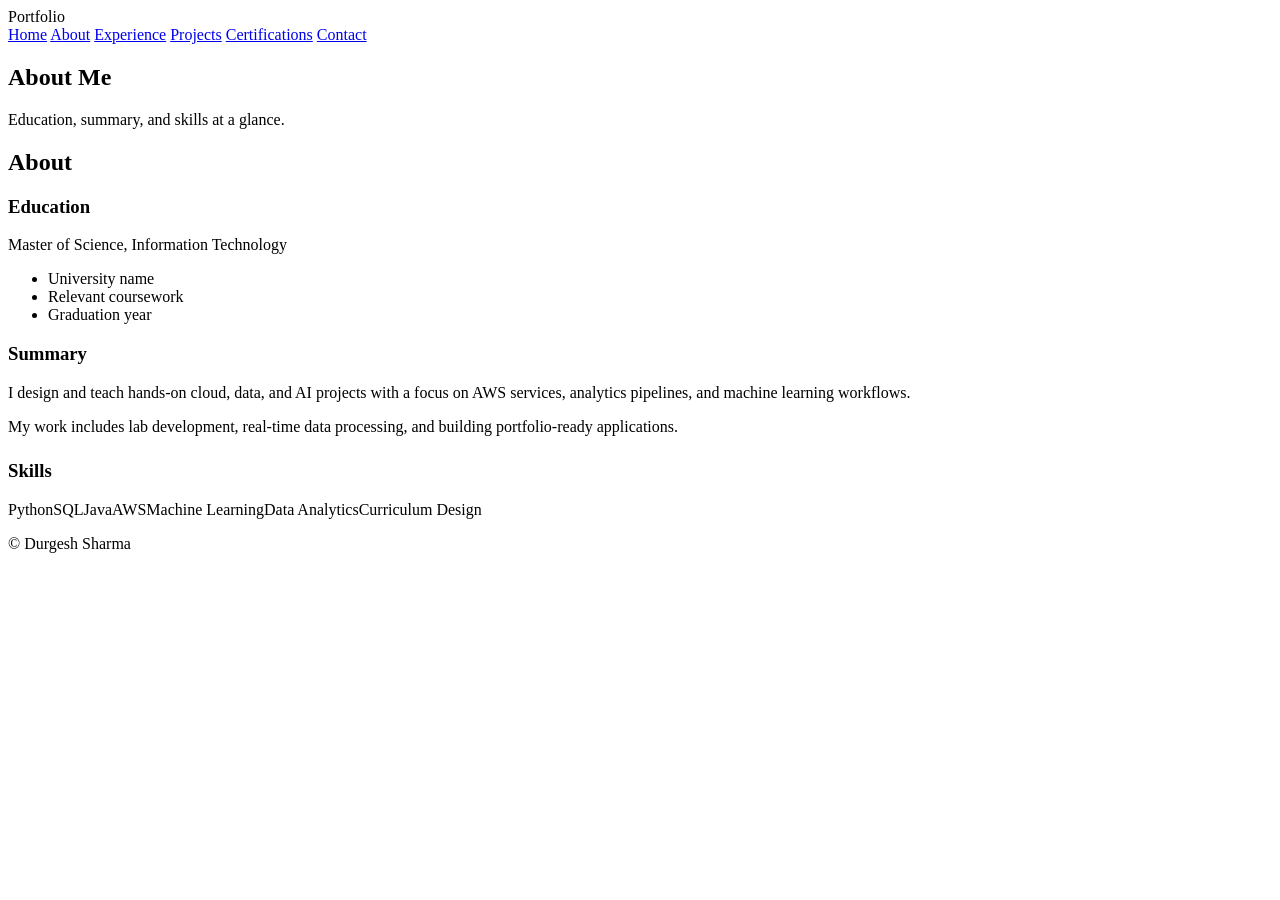
==== about.html @ 6098bfb7 "Add files via upload" ====
<!DOCTYPE html>
<html lang="en">
<head>
  <meta charset="UTF-8" />
  <meta name="viewport" content="width=device-width, initial-scale=1.0" />
  <title>About | Portfolio</title>
  <link rel="stylesheet" href="style.css" />
</head>
<body>
  <header>
    <div class="container nav">
      <div class="brand">Portfolio</div>
      <nav class="nav-links">
        <a href="index.html">Home</a>
        <a href="about.html">About</a>
        <a href="experience.html">Experience</a>
        <a href="projects.html">Projects</a>
        <a href="certifications.html">Certifications</a>
        <a href="contact.html">Contact</a>
      </nav>
    </div>
  </header>
  <main>
    <section class="hero">
      <div class="container">
        <h1>About Me</h1>
        <p>Education, summary, and skills at a glance.</p>
      </div>
    </section>
    <section class="section">
      <div class="container panel">
        <h2 class="section-title">About</h2>
        <div class="about-grid">
          <div class="info-card">
            <h3>Education</h3>
            <p>Master of Science, Information Technology</p>
            <ul><li>University name</li><li>Relevant coursework</li><li>Graduation year</li></ul>
          </div>
          <div class="info-card">
            <h3>Summary</h3>
            <p>I design and teach hands-on cloud, data, and AI projects with a focus on AWS services, analytics pipelines, and machine learning workflows.</p>
            <p>My work includes lab development, real-time data processing, and building portfolio-ready applications.</p>
          </div>
        </div>
        <div style="margin-top:24px;" class="info-card">
          <h3>Skills</h3>
          <div class="skills">
            <span class="skill">Python</span><span class="skill">SQL</span><span class="skill">Java</span><span class="skill">AWS</span><span class="skill">Machine Learning</span><span class="skill">Data Analytics</span><span class="skill">Curriculum Design</span>
          </div>
        </div>
      </div>
    </section>
  </main>
  <footer><div class="container"><p>© <span id="year"></span> Durgesh Sharma</p></div></footer>
  <script src="script.js"></script>
</body>
</html>
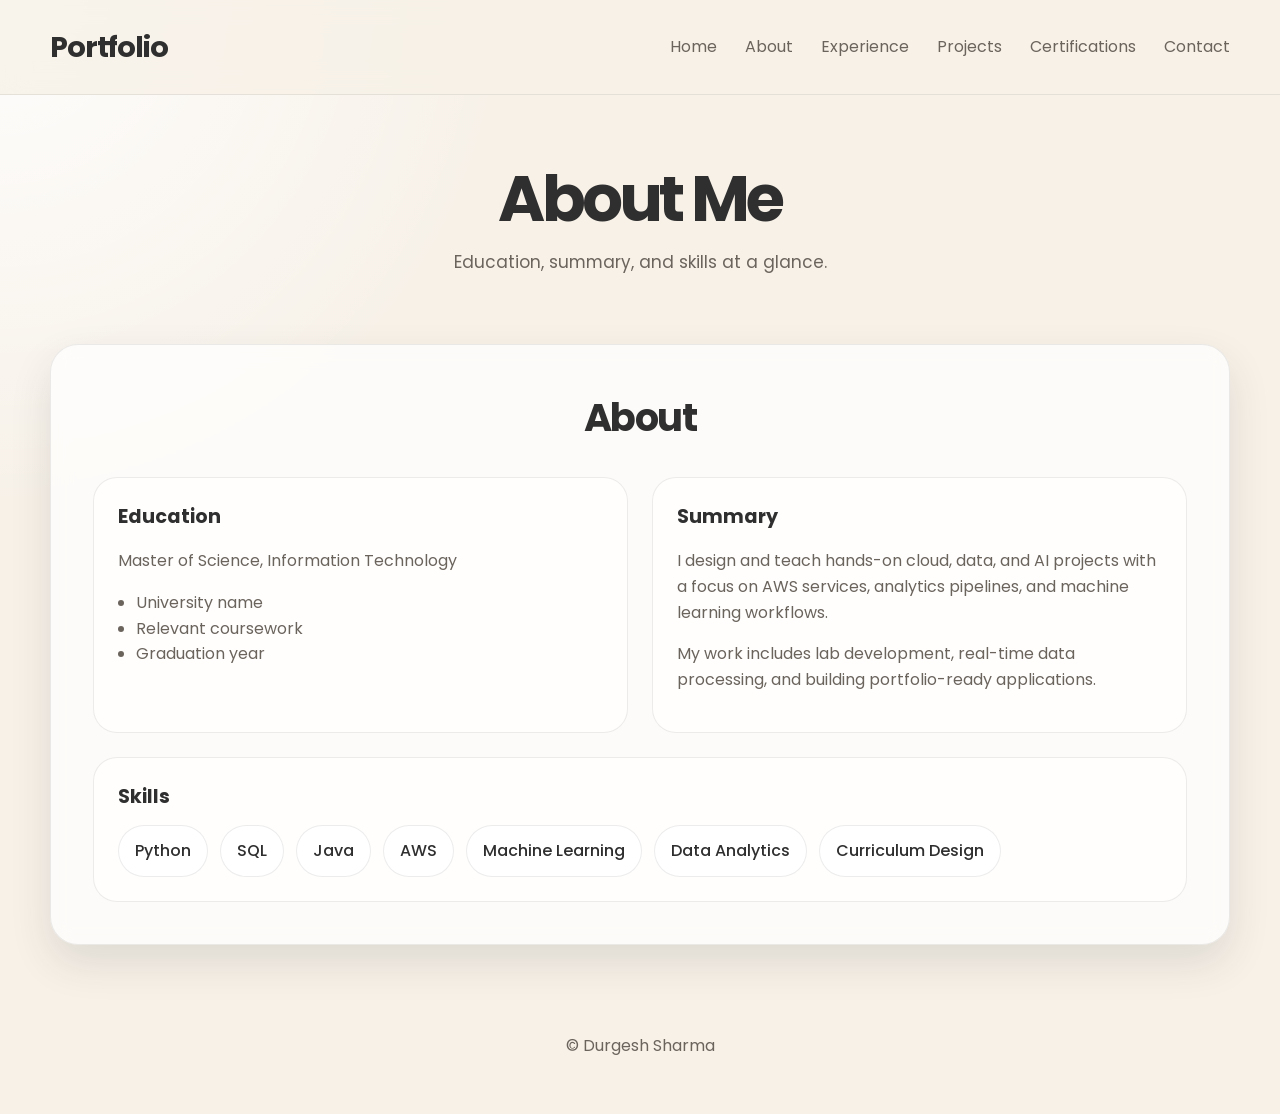
==== commit 4d3c5804: "Update stylesheet link path in about.html" ====
--- a/about.html
+++ b/about.html
@@ -4,8 +4,12 @@
   <meta charset="UTF-8" />
   <meta name="viewport" content="width=device-width, initial-scale=1.0" />
   <title>About | Portfolio</title>
-  <link rel="stylesheet" href="style.css" />
+  <link rel="stylesheet" href="assets/css/style.css" />
 </head>
+
+
+
+  
 <body>
   <header>
     <div class="container nav">
--- a/assets/css/style.css
+++ b/assets/css/style.css
@@ -0,0 +1,373 @@
+@import url('https://fonts.googleapis.com/css2?family=Poppins:wght@300;400;500;600;700;800&display=swap');
+
+:root {
+  --bg: #f7f1e8;
+  --card: rgba(255, 255, 255, 0.72);
+  --text: #2f2f2f;
+  --muted: #6b645d;
+  --line: rgba(47, 47, 47, 0.09);
+  --shadow: 0 18px 42px rgba(47, 47, 47, 0.12);
+  --radius: 28px;
+}
+
+* {
+  box-sizing: border-box;
+}
+
+html {
+  scroll-behavior: smooth;
+}
+
+body {
+  margin: 0;
+  font-family: "Poppins", system-ui, -apple-system, BlinkMacSystemFont, "Segoe UI", sans-serif;
+  color: var(--text);
+  background:
+    radial-gradient(circle at top left, rgba(255, 255, 255, 0.92), transparent 30%),
+    var(--bg);
+  line-height: 1.6;
+}
+
+a {
+  color: inherit;
+  text-decoration: none;
+}
+
+img {
+  display: block;
+  max-width: 100%;
+}
+
+.container {
+  width: min(1180px, calc(100% - 36px));
+  margin: 0 auto;
+}
+
+header {
+  position: sticky;
+  top: 0;
+  z-index: 20;
+  background: rgba(247, 241, 232, 0.84);
+  backdrop-filter: blur(14px);
+  border-bottom: 1px solid var(--line);
+}
+
+.nav {
+  display: flex;
+  align-items: center;
+  justify-content: space-between;
+  gap: 18px;
+  padding: 24px 0;
+  flex-wrap: wrap;
+}
+
+.brand {
+  font-size: 1.8rem;
+  font-weight: 700;
+  letter-spacing: -0.04em;
+}
+
+.nav-links {
+  display: flex;
+  gap: 28px;
+  flex-wrap: wrap;
+  color: var(--muted);
+  font-size: 1rem;
+}
+
+.nav-links a:hover {
+  color: var(--text);
+}
+
+.hero {
+  padding: 72px 0 34px;
+  text-align: center;
+}
+
+.hero h1 {
+  margin: 0;
+  font-size: clamp(2.8rem, 5vw, 4.6rem);
+  line-height: 1;
+  letter-spacing: -0.06em;
+}
+
+.hero p {
+  margin: 18px auto 0;
+  max-width: 760px;
+  color: var(--muted);
+  font-size: 1.06rem;
+}
+
+.section {
+  padding: 34px 0 72px;
+}
+
+.panel {
+  background: var(--card);
+  border: 1px solid var(--line);
+  box-shadow: var(--shadow);
+  border-radius: var(--radius);
+  padding: 42px;
+  backdrop-filter: blur(10px);
+}
+
+.section-title {
+  text-align: center;
+  font-size: clamp(2rem, 3vw, 3rem);
+  margin: 0 0 28px;
+  letter-spacing: -0.04em;
+}
+
+.hero-home {
+  display: grid;
+  grid-template-columns: 1.15fr 0.85fr;
+  gap: 32px;
+  align-items: center;
+  min-height: 72vh;
+  text-align: left;
+}
+
+.hero-home h1 {
+  font-size: clamp(3.2rem, 7vw, 6.1rem);
+  line-height: 0.95;
+  margin: 0 0 22px;
+  max-width: 9ch;
+}
+
+.hero-home p {
+  color: var(--muted);
+  font-size: 1.18rem;
+  max-width: 44rem;
+  margin: 0 0 30px;
+}
+
+.buttons {
+  display: flex;
+  flex-direction: column;
+  gap: 18px;
+  width: fit-content;
+}
+
+.btn {
+  display: inline-flex;
+  align-items: center;
+  justify-content: center;
+  min-width: 185px;
+  padding: 16px 26px;
+  border-radius: 999px;
+  background: rgba(255, 255, 255, 0.76);
+  border: 1px solid var(--line);
+  box-shadow: var(--shadow);
+  font-weight: 600;
+  transition: transform 0.18s ease, box-shadow 0.18s ease;
+}
+
+.btn:hover {
+  transform: translateY(-2px);
+  box-shadow: 0 22px 50px rgba(47, 47, 47, 0.14);
+}
+
+.hero-image {
+  justify-self: end;
+  width: min(100%, 470px);
+  aspect-ratio: 1 / 1.06;
+  border-radius: 34px;
+  overflow: hidden;
+  box-shadow: var(--shadow);
+  border: 1px solid var(--line);
+  background: rgba(255, 255, 255, 0.35);
+}
+
+.hero-image img {
+  width: 100%;
+  height: 100%;
+  object-fit: cover;
+}
+
+.about-grid,
+.contact-grid {
+  display: grid;
+  grid-template-columns: 1fr 1fr;
+  gap: 24px;
+}
+
+.info-card {
+  padding: 24px;
+  border-radius: 24px;
+  background: rgba(255, 255, 255, 0.68);
+  border: 1px solid var(--line);
+}
+
+.info-card h3 {
+  margin: 0 0 12px;
+  font-size: 1.2rem;
+}
+
+.info-card p,
+.info-card li {
+  color: var(--muted);
+}
+
+.info-card ul {
+  margin: 0;
+  padding-left: 18px;
+}
+
+.skills {
+  display: flex;
+  flex-wrap: wrap;
+  gap: 12px;
+}
+
+.skill {
+  padding: 12px 16px;
+  border-radius: 999px;
+  background: rgba(255, 255, 255, 0.74);
+  border: 1px solid var(--line);
+  font-weight: 500;
+}
+
+.timeline {
+  display: grid;
+  gap: 18px;
+}
+
+.timeline-item {
+  padding: 22px;
+  border-radius: 22px;
+  background: rgba(255, 255, 255, 0.68);
+  border: 1px solid var(--line);
+}
+
+.timeline-item small {
+  display: block;
+  color: var(--muted);
+  margin-bottom: 6px;
+}
+
+.projects-grid {
+  display: grid;
+  grid-template-columns: repeat(2, 1fr);
+  gap: 26px;
+}
+
+.project-card {
+  background: var(--card);
+  border-radius: var(--radius);
+  border: 1px solid var(--line);
+  box-shadow: var(--shadow);
+  padding: 22px;
+}
+
+.project-image {
+  width: 100%;
+  height: 260px;
+  border-radius: 18px;
+  overflow: hidden;
+  background: #fff;
+  border: 1px solid var(--line);
+  margin-bottom: 22px;
+}
+
+.project-image img {
+  width: 100%;
+  height: 100%;
+  object-fit: cover;
+}
+
+.project-card h2 {
+  margin: 0 0 18px;
+  font-size: clamp(1.5rem, 2vw, 2.1rem);
+  line-height: 1.15;
+  letter-spacing: -0.04em;
+}
+
+.source-link {
+  display: inline-flex;
+  align-items: center;
+  justify-content: center;
+  width: 100%;
+  padding: 16px 18px;
+  border-radius: 18px;
+  background: rgba(255, 255, 255, 0.72);
+  border: 1px solid var(--line);
+  font-weight: 600;
+  transition: transform 0.18s ease, box-shadow 0.18s ease;
+}
+
+.source-link:hover {
+  transform: translateY(-2px);
+  box-shadow: 0 12px 24px rgba(47, 47, 47, 0.12);
+}
+
+.contact-list {
+  display: grid;
+  gap: 12px;
+}
+
+.contact-list a {
+  padding: 16px 18px;
+  border-radius: 18px;
+  background: rgba(255, 255, 255, 0.74);
+  border: 1px solid var(--line);
+  font-weight: 500;
+}
+
+footer {
+  padding: 0 0 40px;
+  text-align: center;
+  color: var(--muted);
+}
+
+@media (max-width: 980px) {
+  .hero-home,
+  .about-grid,
+  .projects-grid,
+  .contact-grid {
+    grid-template-columns: 1fr;
+  }
+
+  .hero-image {
+    justify-self: start;
+    width: min(100%, 520px);
+  }
+
+  .nav {
+    flex-direction: column;
+    align-items: flex-start;
+  }
+
+  .nav-links {
+    gap: 18px;
+  }
+
+  .hero-home h1 {
+    max-width: 100%;
+  }
+}
+
+@media (max-width: 640px) {
+  .container {
+    width: min(100% - 22px, 1180px);
+  }
+
+  .hero {
+    padding-top: 46px;
+  }
+
+  .panel {
+    padding: 24px;
+  }
+
+  .buttons {
+    width: 100%;
+  }
+
+  .btn {
+    width: 100%;
+  }
+
+  .project-image {
+    height: 220px;
+  }
+}
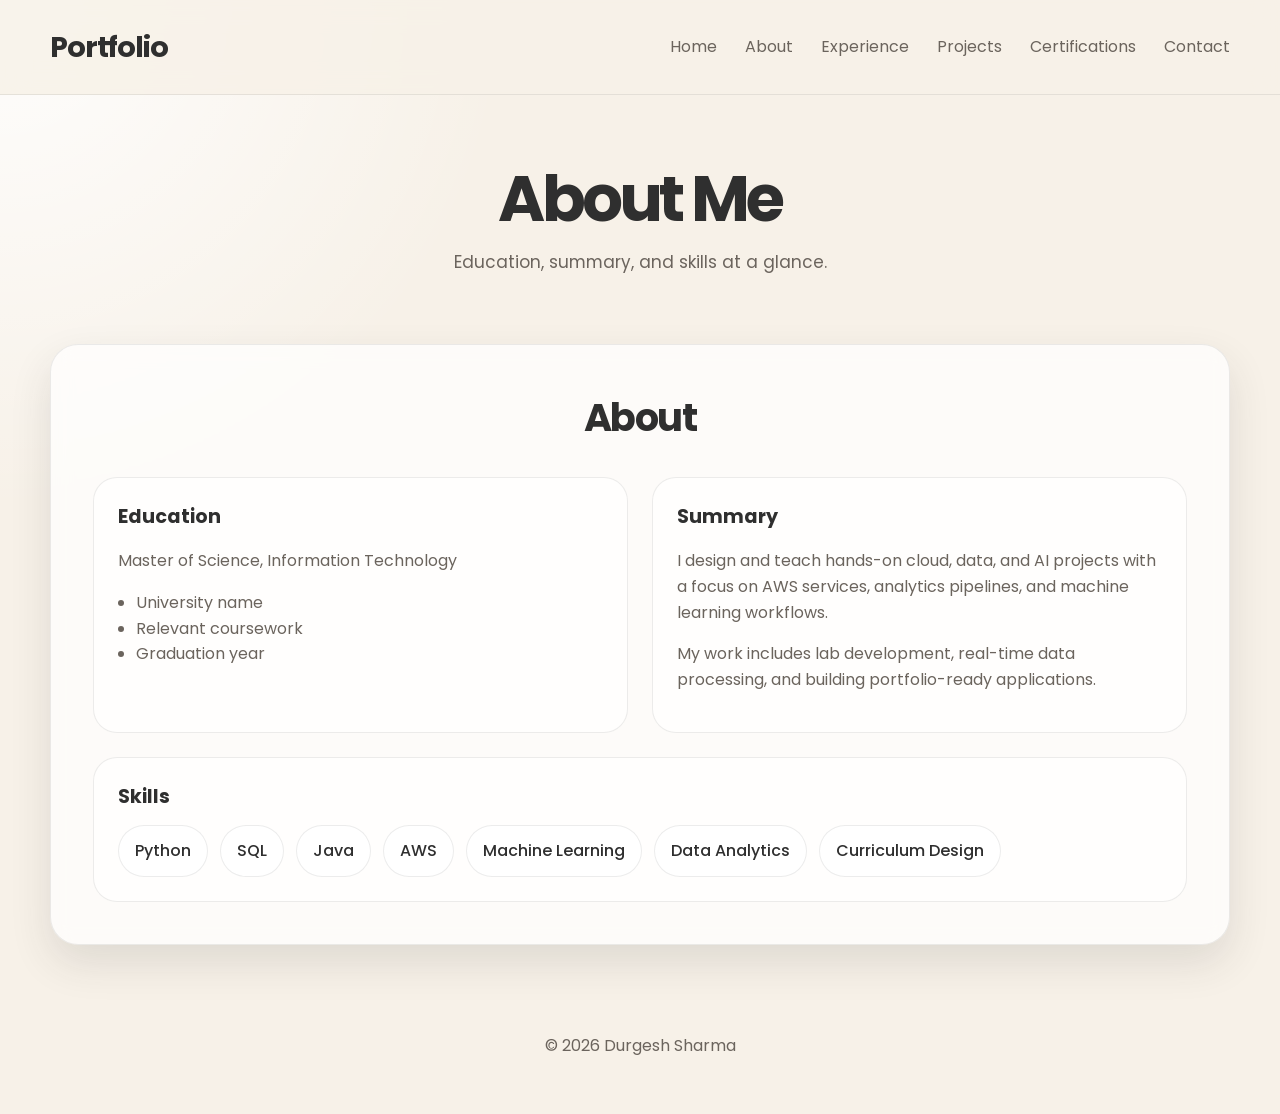
==== commit 945f2f1f: "Update script source path in about.html" ====
--- a/about.html
+++ b/about.html
@@ -1,12 +1,13 @@
 <!DOCTYPE html>
 <html lang="en">
 <head>
-  <meta charset="UTF-8" />
-  <meta name="viewport" content="width=device-width, initial-scale=1.0" />
-  <title>About | Portfolio</title>
-  <link rel="stylesheet" href="assets/css/style.css" />
+    <meta charset="UTF-8">
+    <meta name="viewport" content="width=device-width, initial-scale=1.0">
+
+    <title>Durgesh Sharma | Portfolio</title>
+
+    <link rel="stylesheet" href="assets/css/style.css">
 </head>
-
 
 
   
@@ -56,6 +57,8 @@
     </section>
   </main>
   <footer><div class="container"><p>© <span id="year"></span> Durgesh Sharma</p></div></footer>
-  <script src="script.js"></script>
+    <script src="assets/js/script.js"></script>
+
+  
 </body>
 </html>
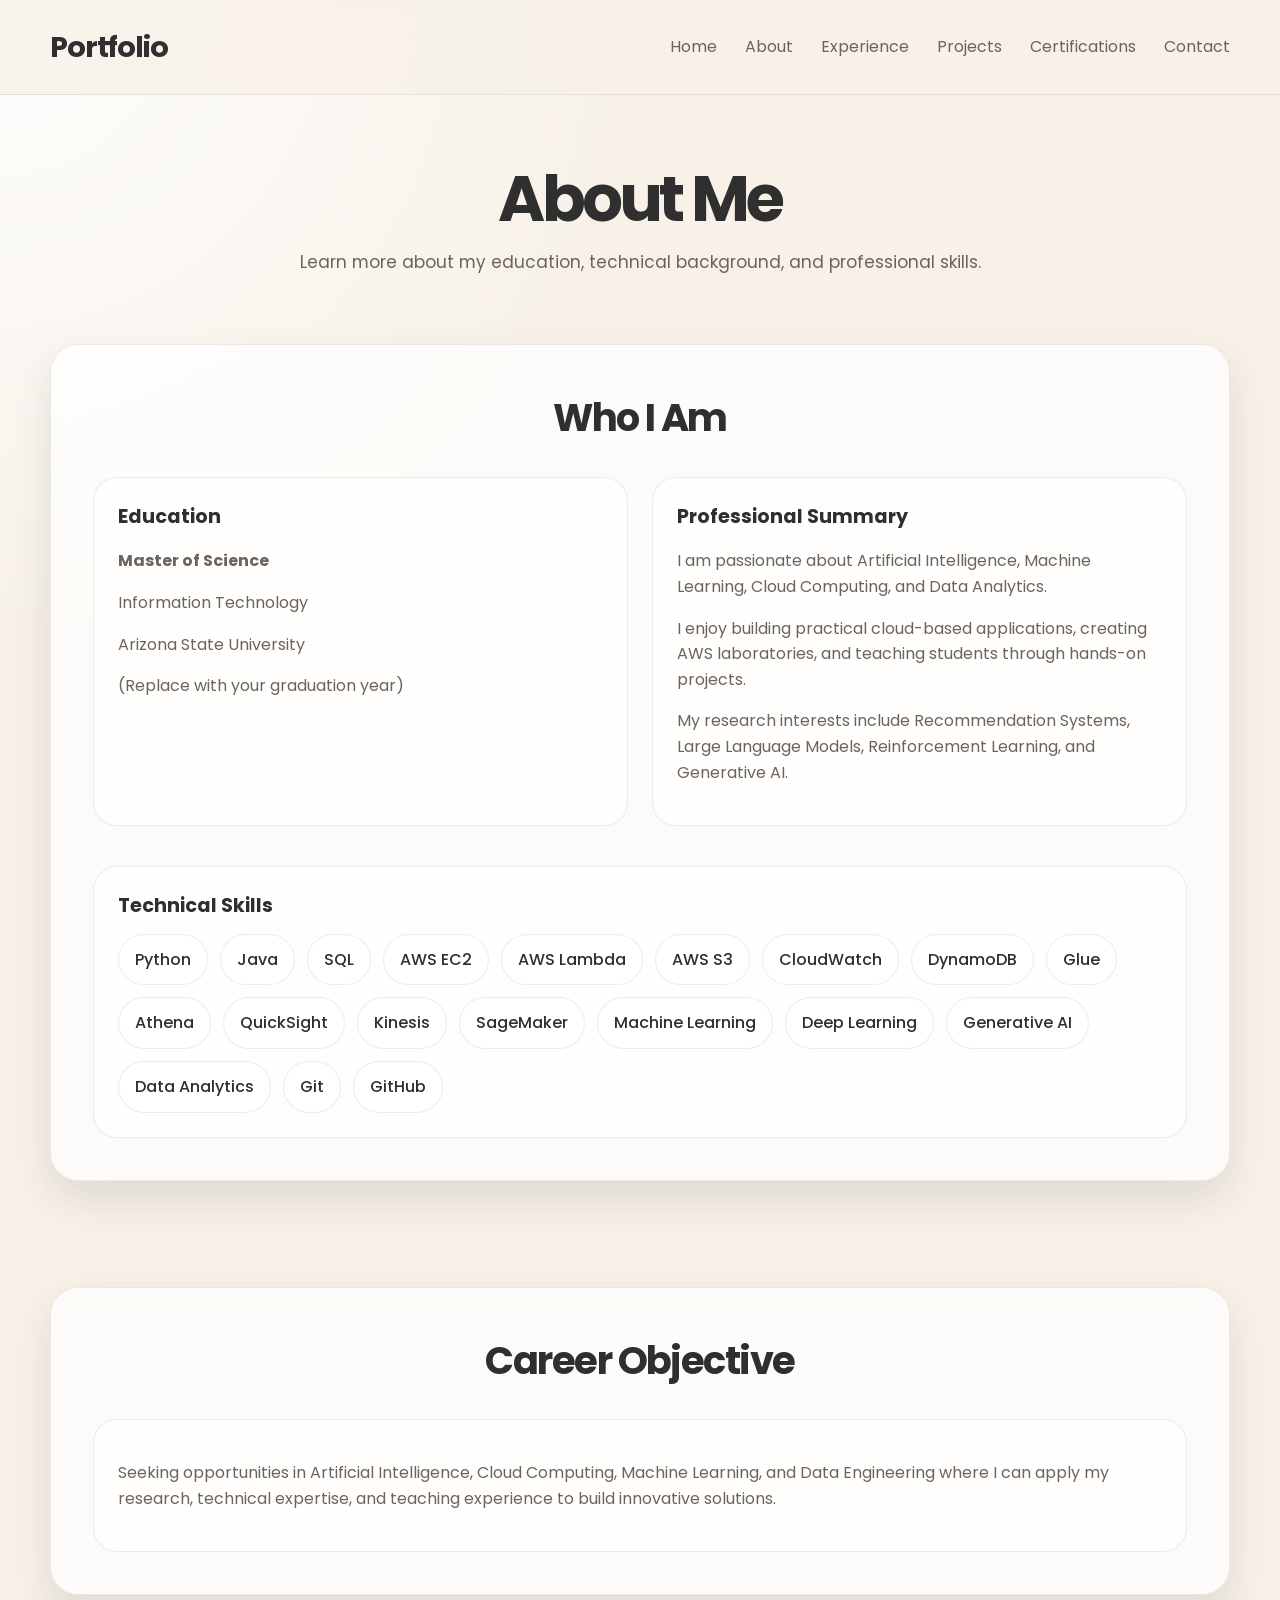
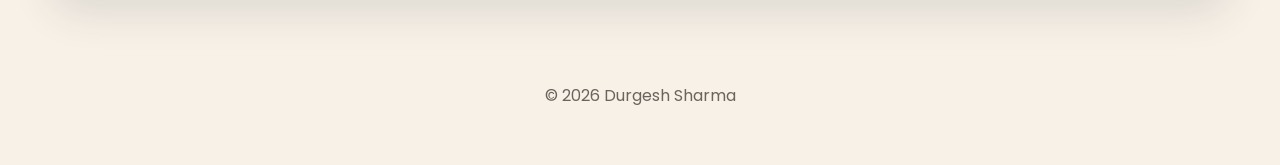
==== commit d459f5dd: "Update about.html" ====
--- a/about.html
+++ b/about.html
@@ -1,64 +1,296 @@
 <!DOCTYPE html>
 <html lang="en">
+
 <head>
+
     <meta charset="UTF-8">
-    <meta name="viewport" content="width=device-width, initial-scale=1.0">
-
-    <title>Durgesh Sharma | Portfolio</title>
-
-    <link rel="stylesheet" href="assets/css/style.css">
+
+    <meta name="viewport"
+          content="width=device-width, initial-scale=1.0">
+
+    <title>About | Durgesh Sharma</title>
+
+    <link rel="stylesheet"
+          href="assets/css/style.css">
+
 </head>
 
-
-  
 <body>
-  <header>
-    <div class="container nav">
-      <div class="brand">Portfolio</div>
-      <nav class="nav-links">
-        <a href="index.html">Home</a>
-        <a href="about.html">About</a>
-        <a href="experience.html">Experience</a>
-        <a href="projects.html">Projects</a>
-        <a href="certifications.html">Certifications</a>
-        <a href="contact.html">Contact</a>
-      </nav>
-    </div>
-  </header>
-  <main>
-    <section class="hero">
-      <div class="container">
-        <h1>About Me</h1>
-        <p>Education, summary, and skills at a glance.</p>
-      </div>
-    </section>
-    <section class="section">
-      <div class="container panel">
-        <h2 class="section-title">About</h2>
-        <div class="about-grid">
-          <div class="info-card">
-            <h3>Education</h3>
-            <p>Master of Science, Information Technology</p>
-            <ul><li>University name</li><li>Relevant coursework</li><li>Graduation year</li></ul>
-          </div>
-          <div class="info-card">
-            <h3>Summary</h3>
-            <p>I design and teach hands-on cloud, data, and AI projects with a focus on AWS services, analytics pipelines, and machine learning workflows.</p>
-            <p>My work includes lab development, real-time data processing, and building portfolio-ready applications.</p>
-          </div>
-        </div>
-        <div style="margin-top:24px;" class="info-card">
-          <h3>Skills</h3>
-          <div class="skills">
-            <span class="skill">Python</span><span class="skill">SQL</span><span class="skill">Java</span><span class="skill">AWS</span><span class="skill">Machine Learning</span><span class="skill">Data Analytics</span><span class="skill">Curriculum Design</span>
-          </div>
-        </div>
-      </div>
-    </section>
-  </main>
-  <footer><div class="container"><p>© <span id="year"></span> Durgesh Sharma</p></div></footer>
-    <script src="assets/js/script.js"></script>
-
-  
+
+<header>
+
+<div class="container nav">
+
+<div class="brand">
+
+Portfolio
+
+</div>
+
+<nav class="nav-links">
+
+<a href="index.html">Home</a>
+
+<a href="about.html">About</a>
+
+<a href="experience.html">Experience</a>
+
+<a href="projects.html">Projects</a>
+
+<a href="certifications.html">Certifications</a>
+
+<a href="contact.html">Contact</a>
+
+</nav>
+
+</div>
+
+</header>
+
+
+<main>
+
+<section class="hero">
+
+<div class="container">
+
+<h1>
+
+About Me
+
+</h1>
+
+<p>
+
+Learn more about my education,
+
+technical background,
+
+and professional skills.
+
+</p>
+
+</div>
+
+</section>
+
+
+<section class="section">
+
+<div class="container panel">
+
+<h2 class="section-title">
+
+Who I Am
+
+</h2>
+
+<div class="about-grid">
+
+<div class="info-card">
+
+<h3>
+
+Education
+
+</h3>
+
+<p>
+
+<b>Master of Science</b>
+
+</p>
+
+<p>
+
+Information Technology
+
+</p>
+
+<p>
+
+Arizona State University
+
+</p>
+
+<p>
+
+(Replace with your graduation year)
+
+</p>
+
+</div>
+
+<div class="info-card">
+
+<h3>
+
+Professional Summary
+
+</h3>
+
+<p>
+
+I am passionate about Artificial Intelligence,
+
+Machine Learning,
+
+Cloud Computing,
+
+and Data Analytics.
+
+</p>
+
+<p>
+
+I enjoy building practical cloud-based applications,
+
+creating AWS laboratories,
+
+and teaching students through
+
+hands-on projects.
+
+</p>
+
+<p>
+
+My research interests include
+
+Recommendation Systems,
+
+Large Language Models,
+
+Reinforcement Learning,
+
+and Generative AI.
+
+</p>
+
+</div>
+
+</div>
+
+
+<div style="margin-top:40px;"
+     class="info-card">
+
+<h3>
+
+Technical Skills
+
+</h3>
+
+<div class="skills">
+
+<span class="skill">Python</span>
+
+<span class="skill">Java</span>
+
+<span class="skill">SQL</span>
+
+<span class="skill">AWS EC2</span>
+
+<span class="skill">AWS Lambda</span>
+
+<span class="skill">AWS S3</span>
+
+<span class="skill">CloudWatch</span>
+
+<span class="skill">DynamoDB</span>
+
+<span class="skill">Glue</span>
+
+<span class="skill">Athena</span>
+
+<span class="skill">QuickSight</span>
+
+<span class="skill">Kinesis</span>
+
+<span class="skill">SageMaker</span>
+
+<span class="skill">Machine Learning</span>
+
+<span class="skill">Deep Learning</span>
+
+<span class="skill">Generative AI</span>
+
+<span class="skill">Data Analytics</span>
+
+<span class="skill">Git</span>
+
+<span class="skill">GitHub</span>
+
+</div>
+
+</div>
+
+</div>
+
+</section>
+
+
+<section class="section">
+
+<div class="container panel">
+
+<h2 class="section-title">
+
+Career Objective
+
+</h2>
+
+<div class="info-card">
+
+<p>
+
+Seeking opportunities in
+
+Artificial Intelligence,
+
+Cloud Computing,
+
+Machine Learning,
+
+and Data Engineering
+
+where I can apply my research,
+
+technical expertise,
+
+and teaching experience
+
+to build innovative solutions.
+
+</p>
+
+</div>
+
+</div>
+
+</section>
+
+</main>
+
+
+<footer>
+
+<div class="container">
+
+<p>
+
+© <span id="year"></span>
+
+Durgesh Sharma
+
+</p>
+
+</div>
+
+</footer>
+
+<script src="assets/js/script.js"></script>
+
 </body>
+
 </html>
